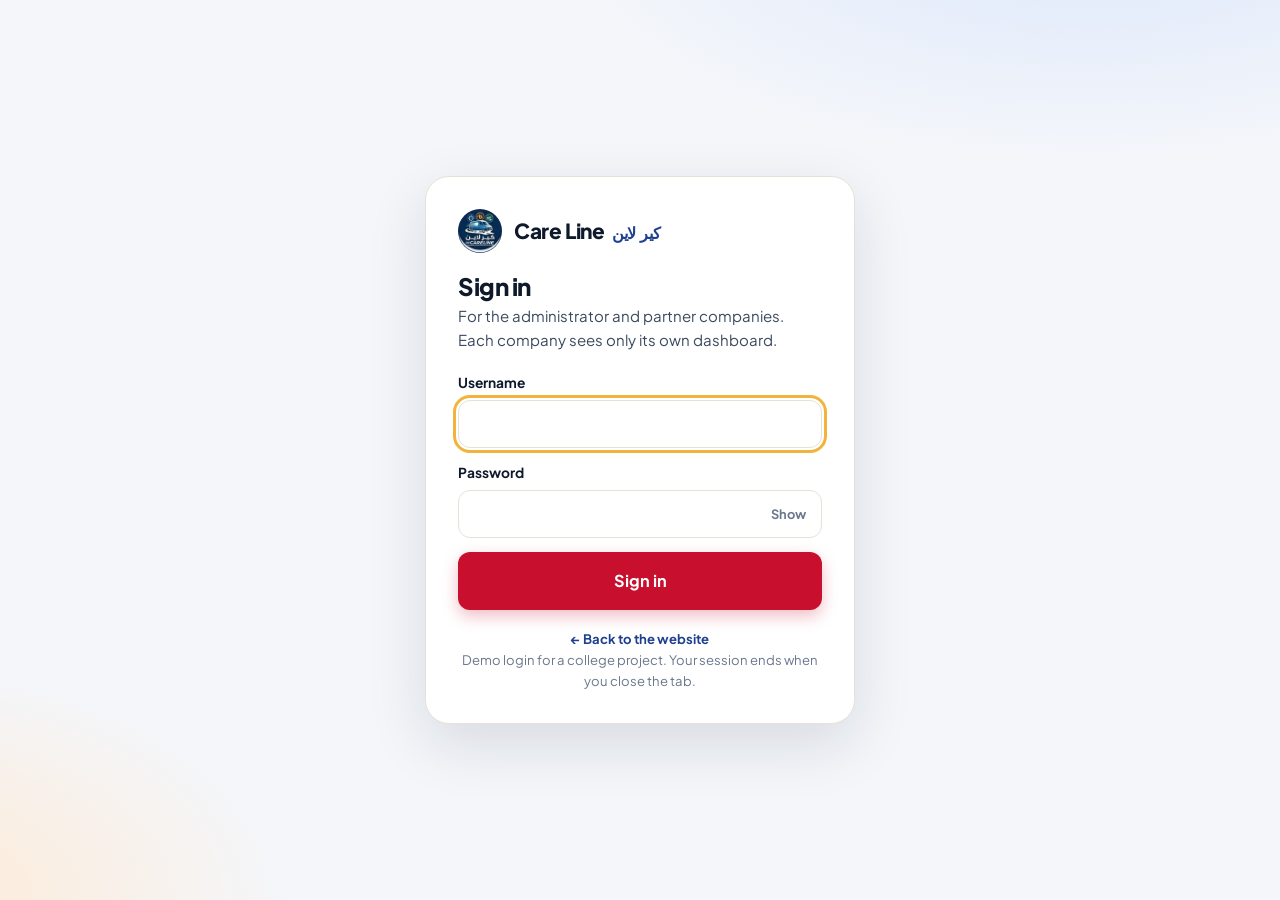
==== admin.html @ 35447535 "Add files via upload" ====
<!doctype html>
<html lang="en" dir="ltr">
<head>
  <meta charset="utf-8">
  <meta name="viewport" content="width=device-width, initial-scale=1">
  <title>Admin dashboard | Care Line</title>
  <meta name="robots" content="noindex, nofollow">
  <style id="gate">html{visibility:hidden}</style>
  <link rel="icon" href="favicon.png" type="image/png">
  <link rel="preconnect" href="https://fonts.googleapis.com">
  <link rel="preconnect" href="https://fonts.gstatic.com" crossorigin>
  <link href="https://fonts.googleapis.com/css2?family=Plus+Jakarta+Sans:wght@400;500;600;700;800&display=swap" rel="stylesheet">
  <link rel="stylesheet" href="css/styles.css">
  <link rel="stylesheet" href="css/dash.css">
  <script src="js/accounts.js"></script>
  <script src="js/auth.js"></script>
  <script>Auth.require('admin');</script>
</head>
<body class="dash">

<header class="dh">
  <div class="wrap">
    <img class="logo-img" src="img/logo-badge.png" width="40" height="40" alt="Care Line logo">
    <h1>Admin dashboard<small>Care Line control centre</small></h1>
    <span class="sp"></span>
    <span class="chip-u" id="who">admin</span>
    <a class="btn btn-ghost btn-sm" href="index.html" target="_blank" rel="noopener">View website</a>
    <button class="btn btn-dark btn-sm" id="logout" type="button">Log out</button>
  </div>
</header>

<nav class="tabs-d" aria-label="Dashboard sections">
  <div class="wrap" id="tabs">
    <button type="button" data-tab="overview" class="on">Overview</button>
    <button type="button" data-tab="companies">Companies</button>
    <button type="button" data-tab="orders">Customers &amp; orders</button>
    <button type="button" data-tab="seo">SEO text</button>
    <button type="button" data-tab="accounts">Accounts</button>
  </div>
</nav>

<main class="wrap dmain">

  <!-- OVERVIEW -->
  <section class="tabpanel" id="tab-overview">
    <div class="panel">
      <div class="filters-d">
        <label class="note-s" for="period"><b>Period</b></label>
        <select id="period"><option value="7">Last 7 days</option><option value="30" selected>Last 30 days</option><option value="90">Last 90 days</option></select>
        <label class="check"><input type="checkbox" id="useSample" checked><span>Include sample history</span></label>
        <span class="note-s" id="sampleNote"></span>
      </div>
    </div>
    <div class="kpis" id="kpis"></div>
    <div id="mainChart"></div>
    <div class="g2">
      <div id="topCompanies"></div>
      <div id="topServices"></div>
    </div>
  </section>

  <!-- COMPANIES -->
  <section class="tabpanel" id="tab-companies" hidden>
    <div class="panel">
      <h2>All companies</h2>
      <p class="sub">Every partner company with its activity for the selected period. Click a row for the full details.</p>
      <div class="filters-d" style="margin-bottom:14px">
        <input type="search" id="coSearch" placeholder="Search company or governorate…" autocomplete="off">
        <select id="coPeriod"><option value="7">Last 7 days</option><option value="30" selected>Last 30 days</option><option value="90">Last 90 days</option></select>
        <button class="btn btn-ghost btn-sm" id="coCsv" type="button">Export CSV</button>
      </div>
      <div id="coTable"></div>
    </div>
  </section>

  <!-- ORDERS -->
  <section class="tabpanel" id="tab-orders" hidden>
    <div class="panel">
      <h2>Customers &amp; orders</h2>
      <p class="sub">Customers who sent an order through the UTAS students &amp; staff form. Orders made on this browser appear as live rows; the rest is sample data.</p>
      <div class="filters-d" style="margin-bottom:14px">
        <input type="search" id="orSearch" placeholder="Search customer or phone…" autocomplete="off">
        <select id="orCompany"></select>
        <select id="orPeriod"><option value="7">Last 7 days</option><option value="30" selected>Last 30 days</option><option value="90">Last 90 days</option></select>
        <button class="btn btn-ghost btn-sm" id="orCsv" type="button">Export CSV</button>
      </div>
      <div id="orTable"></div>
    </div>
  </section>

  <!-- SEO -->
  <section class="tabpanel" id="tab-seo" hidden>
    <div class="seo-grid">
      <div class="panel">
        <h2>SEO text editor</h2>
        <p class="sub">Write the words that search engines and social media show for the website. Type here, press <b>Save &amp; apply</b>, then open the website to see it.</p>

        <div class="fld-d"><label for="sTitle"><span>Page title <small class="hint">(shown as the blue link on Google and in the browser tab)</small></span><span class="cnt" id="cTitle"></span></label>
          <input type="text" id="sTitle" maxlength="120" autocomplete="off"></div>
        <div class="fld-d"><label for="sDesc"><span>Meta description <small class="hint">(the grey text under the link)</small></span><span class="cnt" id="cDesc"></span></label>
          <textarea id="sDesc" maxlength="320"></textarea></div>
        <div class="fld-d"><label for="sKeys"><span>Keywords <small class="hint">(comma separated)</small></span></label>
          <textarea id="sKeys" style="min-height:70px"></textarea></div>
        <div class="fld-d"><label for="sOgTitle"><span>Share title <small class="hint">(WhatsApp / Facebook card)</small></span><span class="cnt" id="cOgT"></span></label>
          <input type="text" id="sOgTitle" maxlength="120" autocomplete="off"></div>
        <div class="fld-d"><label for="sOgDesc"><span>Share description</span><span class="cnt" id="cOgD"></span></label>
          <textarea id="sOgDesc" maxlength="300" style="min-height:70px"></textarea></div>

        <div class="row-d">
          <button class="btn btn-primary" id="seoSave" type="button">Save &amp; apply</button>
          <button class="btn btn-ghost" id="seoDl" type="button">Download updated index.html</button>
          <button class="btn btn-ghost btn-sm" id="seoReset" type="button">Reset to website text</button>
          <a class="btn btn-ghost btn-sm" href="index.html" target="_blank" rel="noopener">Open website</a>
        </div>
        <p class="okmsg" id="seoMsg" hidden style="margin-top:14px"></p>
        <p class="warnmsg" style="margin-top:14px"><b>Important:</b> <b>Save &amp; apply</b> shows the new text on this browser right away, which is perfect for a demonstration. To change what Google and other visitors see, press <b>Download updated index.html</b> and upload that file to GitHub. (A static website cannot change itself on the server.)</p>
        <p class="note-s" style="margin-top:12px">More tools (audit score, sitemap, robots.txt): <a href="seo-admin.html" style="color:var(--utas);font-weight:700">Advanced SEO tools →</a></p>
      </div>

      <div style="display:grid;gap:20px">
        <div class="panel">
          <h2>Google preview</h2>
          <p class="sub">How your text can look in search results.</p>
          <div class="serp" id="serp"></div>
        </div>
        <div class="panel">
          <h2>Tags on the website now</h2>
          <p class="sub">Read from <code>index.html</code>, with your saved text applied.</p>
          <div class="taglist" id="liveTags"></div>
        </div>
      </div>
    </div>
  </section>

  <!-- ACCOUNTS -->
  <section class="tabpanel" id="tab-accounts" hidden>
    <div class="panel">
      <h2>Accounts</h2>
      <p class="sub">The administrator and one login for each company. Passwords are never shown here (only stored as hashes).</p>
      <div id="acTable"></div>
    </div>
    <div class="panel">
      <h2>Change a password</h2>
      <p class="sub">Pick an account and type a new password. The tool prints a line to paste into <code>js/accounts.js</code>, replacing that account's old line.</p>
      <div class="filters-d" style="margin-bottom:12px">
        <select id="pwUser"></select>
        <div class="pw" style="min-width:240px"><input type="password" id="pwNew" placeholder="New password (8+ characters)" autocomplete="new-password" style="width:100%;padding:11px 12px;border:1.5px solid var(--line);border-radius:12px;font:inherit"></div>
        <button class="btn btn-dark btn-sm" id="pwGo" type="button">Create line</button>
      </div>
      <pre class="code" id="pwOut" hidden></pre>
      <button class="btn btn-ghost btn-sm" id="pwCopy" type="button" hidden style="margin-top:10px">Copy</button>
    </div>
    <div class="panel">
      <h2>Clear live data</h2>
      <p class="sub">Deletes the visits, clicks and orders recorded on this browser (sample history stays).</p>
      <button class="btn btn-ghost btn-sm" id="clearLive" type="button">Clear live data on this browser</button>
    </div>
  </section>
</main>

<div class="modal" id="dModal" hidden>
  <div class="sheet wide" role="dialog" aria-modal="true" aria-labelledby="dTitle">
    <button class="x" id="dClose" type="button" aria-label="Close">×</button>
    <div id="dBody"></div>
  </div>
</div>

<script src="js/data.js"></script>
<script src="js/track.js"></script>
<script src="js/dash.js"></script>
<script src="js/admin.js"></script>
</body>
</html>
---- css/styles.css ----
:root{
  --ink:#0E1A2B; --ink2:#3B4A60; --muted:#6B778C; --line:#E7E2D8;
  --bg:#FFFFFF; --alt:#FAF7F1; --brand:#C8102E; --brand-d:#A30D26;
  --green:#1F8A5B; --wa:#25D366; --wa-d:#1DA851;
  --radius:18px; --shadow:0 1px 2px rgba(14,26,43,.05),0 8px 24px rgba(14,26,43,.07);
  --font:'Plus Jakarta Sans','Cairo',system-ui,-apple-system,'Segoe UI',sans-serif;
}
html[lang="ar"]{--font:'Cairo','Plus Jakarta Sans',system-ui,sans-serif}
*{box-sizing:border-box;margin:0}
html{scroll-behavior:smooth;scroll-padding-top:80px}
body{font-family:var(--font);color:var(--ink);background:var(--bg);line-height:1.6;-webkit-font-smoothing:antialiased}
img,svg{display:block;max-width:100%}
a{color:inherit;text-decoration:none}
button,input,select{font:inherit;color:inherit}
.wrap{width:min(1160px,100% - 32px);margin-inline:auto}
[hidden]{display:none!important}
[dir="rtl"] .arrow{display:inline-block;transform:scaleX(-1)}

/* buttons */
.btn{display:inline-flex;align-items:center;justify-content:center;gap:8px;padding:11px 18px;border-radius:12px;border:1.5px solid transparent;font-weight:700;font-size:.95rem;cursor:pointer;transition:transform .15s,background .15s,box-shadow .15s}
.btn:hover{transform:translateY(-1px)}
.btn:focus-visible,select:focus-visible,input:focus-visible,.card:focus-visible{outline:3px solid #F2B33D;outline-offset:2px}
.btn-primary{background:var(--brand);color:#fff;box-shadow:0 6px 16px rgba(200,16,46,.28)}
.btn-primary:hover{background:var(--brand-d)}
.btn-wa{background:var(--wa);color:#073B1C}
.btn-wa:hover{background:var(--wa-d);color:#fff}
.btn-call{background:var(--ink);color:#fff}
.btn-call:hover{background:#1d2e47}
.btn-ghost{background:transparent;border-color:var(--line);color:var(--ink)}
.btn-ghost:hover{background:var(--alt)}
.btn-dark{background:var(--ink);color:#fff}
.btn-lg{padding:15px 26px;font-size:1.02rem}
.ico{width:18px;height:18px;flex:none}

/* header */
.header{position:sticky;top:0;z-index:50;background:rgba(255,255,255,.88);backdrop-filter:saturate(1.4) blur(12px);border-bottom:1px solid var(--line)}
.header-in{display:flex;align-items:center;gap:24px;height:68px}
.logo{display:flex;align-items:center;gap:10px}
.logo-text{font-weight:800;font-size:1.3rem;letter-spacing:-.02em;display:flex;align-items:baseline;gap:8px}
.logo-text small{font-family:'Cairo',sans-serif;font-size:1rem;color:var(--brand);font-weight:700}
.logo-text.light{color:#fff}
.nav{display:flex;gap:6px;margin-inline-start:auto}
.nav a{padding:8px 14px;border-radius:10px;font-weight:600;color:var(--ink2);font-size:.95rem}
.nav a:hover{background:var(--alt);color:var(--ink)}
.header-actions{display:flex;gap:8px;align-items:center}
.burger{display:none;width:42px;height:42px;border:1.5px solid var(--line);border-radius:12px;background:#fff;cursor:pointer;flex-direction:column;align-items:center;justify-content:center;gap:4px}
.burger span{width:18px;height:2px;background:var(--ink);border-radius:2px}

/* hero */
.hero{background:radial-gradient(900px 420px at 85% -10%,#FFE9E4 0,transparent 60%),radial-gradient(700px 400px at -10% 20%,#E3F4EC 0,transparent 60%),var(--alt);padding:56px 0 0;overflow:hidden}
.hero-grid{display:grid;grid-template-columns:1.05fr .95fr;gap:32px;align-items:center}
.badge{display:inline-flex;align-items:center;gap:8px;background:#fff;border:1px solid var(--line);padding:6px 14px;border-radius:99px;font-size:.85rem;font-weight:600;color:var(--ink2)}
.dot{width:8px;height:8px;border-radius:50%;background:var(--green);box-shadow:0 0 0 4px rgba(31,138,91,.18)}
h1{font-size:clamp(2.1rem,4.6vw,3.5rem);line-height:1.1;letter-spacing:-.03em;font-weight:800;margin:18px 0 16px}
html[lang="ar"] h1{line-height:1.3;letter-spacing:0}
h1 em{font-style:normal;color:var(--brand)}
.lead{font-size:1.1rem;color:var(--ink2);max-width:52ch}
.search{display:grid;grid-template-columns:1fr 1fr auto;gap:10px;align-items:end;background:#fff;border:1px solid var(--line);padding:14px;border-radius:var(--radius);box-shadow:var(--shadow);margin-top:28px}
.search label{display:grid;gap:4px;font-size:.78rem;font-weight:700;color:var(--muted);text-transform:uppercase;letter-spacing:.04em}
html[lang="ar"] .search label{text-transform:none;letter-spacing:0}
select,input[type=search]{width:100%;padding:11px 12px;border:1.5px solid var(--line);border-radius:12px;background:#fff;font-weight:500;font-size:.95rem;color:var(--ink)}
.search .btn{height:46px}
.hero-art{position:relative;min-height:300px}
.art-bg{position:absolute;inset:6% 4% 8%;background:linear-gradient(135deg,#fff 0,#FDE7E3 100%);border-radius:36px;transform:rotate(-3deg);border:1px solid var(--line)}
.car{position:relative;width:100%;filter:drop-shadow(0 20px 20px rgba(14,26,43,.12));animation:float 5s ease-in-out infinite}
@keyframes float{50%{transform:translateY(-8px)}}
.chip{position:absolute;display:flex;gap:8px;align-items:center;background:#fff;border:1px solid var(--line);box-shadow:var(--shadow);padding:8px 14px;border-radius:14px;font-size:.85rem}
.chip span{color:var(--muted)}
.chip-a{top:6%;inset-inline-start:2%}
.chip-b{bottom:10%;inset-inline-end:2%}
.stats{display:grid;grid-template-columns:repeat(4,1fr);gap:12px;margin-top:44px;padding:22px 0 26px;border-top:1px solid var(--line)}
.stats div{text-align:center}
.stats b{display:block;font-size:1.8rem;font-weight:800;letter-spacing:-.02em}
.stats span{font-size:.88rem;color:var(--muted);font-weight:500}

/* sections */
.section{padding:72px 0}
.section.alt{background:var(--alt);border-block:1px solid var(--line)}
.sec-head{margin-bottom:32px;max-width:640px}
.sec-head h2{font-size:clamp(1.6rem,3vw,2.2rem);letter-spacing:-.02em;line-height:1.2;font-weight:800}
.sec-head p{color:var(--muted);margin-top:8px}

/* services */
.services{display:grid;grid-template-columns:repeat(4,1fr);gap:14px}
.svc{display:flex;flex-direction:column;gap:6px;text-align:start;background:#fff;border:1.5px solid var(--line);border-radius:var(--radius);padding:20px;cursor:pointer;transition:.18s}
.svc:hover{transform:translateY(-3px);box-shadow:var(--shadow);border-color:var(--brand)}
.svc .e{font-size:1.9rem;width:54px;height:54px;border-radius:14px;background:var(--alt);display:grid;place-items:center;margin-bottom:6px}
.svc b{font-size:1.02rem}
.svc span{color:var(--muted);font-size:.88rem;line-height:1.45}

/* filters */
.filters{display:grid;grid-template-columns:1.4fr 1fr 1fr 1fr auto;gap:10px;align-items:center;background:#fff;border:1px solid var(--line);padding:12px;border-radius:var(--radius);box-shadow:var(--shadow)}
.check{display:flex;gap:8px;align-items:center;padding:0 8px;font-weight:600;font-size:.92rem;cursor:pointer;white-space:nowrap}
.check input{width:18px;height:18px;accent-color:var(--green)}
.count{margin:18px 4px 14px;color:var(--muted);font-weight:600;font-size:.92rem}

/* cards */
.grid{display:grid;grid-template-columns:repeat(3,1fr);gap:18px}
.card{display:flex;flex-direction:column;gap:14px;background:#fff;border:1px solid var(--line);border-radius:var(--radius);padding:20px;box-shadow:var(--shadow);transition:.18s}
.card:hover{transform:translateY(-3px);box-shadow:0 12px 32px rgba(14,26,43,.12)}
.card-top{display:flex;gap:14px;align-items:center}
.avatar{width:52px;height:52px;border-radius:15px;display:grid;place-items:center;color:#fff;font-weight:800;font-size:1.05rem;flex:none}
.card h3{font-size:1.05rem;line-height:1.3}
.meta{display:flex;flex-wrap:wrap;align-items:center;gap:4px 10px;font-size:.84rem;color:var(--muted);margin-top:2px}
.rate{color:var(--ink);font-weight:700}
.rate i{color:#F2B33D;font-style:normal}
.pill{display:inline-flex;align-items:center;gap:6px;font-size:.78rem;font-weight:700;padding:3px 10px;border-radius:99px}
.pill.on{background:#E3F4EC;color:#14693F}
.pill.off{background:#F1F2F4;color:#667085}
.pill::before{content:"";width:6px;height:6px;border-radius:50%;background:currentColor}
.tags{display:flex;flex-wrap:wrap;gap:6px}
.tag{font-size:.8rem;background:var(--alt);border:1px solid var(--line);padding:3px 10px;border-radius:99px;color:var(--ink2);font-weight:500}
.tag.hit{background:#FDECEE;border-color:#F6C4CB;color:var(--brand-d);font-weight:700}
.serves{font-size:.86rem;color:var(--muted)}
.price{display:flex;align-items:baseline;justify-content:space-between;border-top:1px dashed var(--line);padding-top:12px;margin-top:auto}
.price small{color:var(--muted);font-size:.8rem}
.price b{font-size:1.25rem;font-weight:800;letter-spacing:-.01em}
.price b small{font-weight:600}
.link{background:none;border:0;color:var(--brand);font-weight:700;cursor:pointer;font-size:.88rem;padding:0}
.link:hover{text-decoration:underline}
.actions{display:grid;grid-template-columns:1fr 1fr;gap:10px}

.empty{text-align:center;padding:56px 16px;background:#fff;border:1px dashed var(--line);border-radius:var(--radius)}
.empty-ico{font-size:2.4rem}
.empty h3{margin:8px 0 4px}
.empty p{color:var(--muted);margin-bottom:16px}

/* steps */
.steps{display:grid;grid-template-columns:repeat(3,1fr);gap:18px}
.step{padding:24px;border:1px solid var(--line);border-radius:var(--radius);background:#fff}
.num{display:grid;place-items:center;width:40px;height:40px;border-radius:12px;background:var(--brand);color:#fff;font-weight:800;margin-bottom:14px}
.step h3{margin-bottom:4px}
.step p{color:var(--muted)}

/* join */
.join{display:flex;align-items:center;justify-content:space-between;gap:24px;flex-wrap:wrap;background:linear-gradient(135deg,var(--ink),#1B2E4A);color:#fff;border-radius:28px;padding:40px}
.join h2{font-size:clamp(1.4rem,2.6vw,2rem);letter-spacing:-.02em;line-height:1.25;max-width:22ch}
.join p{color:#C5CFDF;margin-top:8px;max-width:48ch}

/* footer */
.footer{background:var(--ink);color:#C5CFDF;padding:36px 0}
.footer-in{display:grid;gap:8px}

/* modal */
.modal{position:fixed;inset:0;z-index:100;background:rgba(14,26,43,.55);backdrop-filter:blur(3px);display:grid;place-items:center;padding:16px;overflow-y:auto}
.sheet{position:relative;width:min(520px,100%);background:#fff;border-radius:24px;padding:26px;box-shadow:0 30px 80px rgba(0,0,0,.3);animation:pop .18s ease-out}
@keyframes pop{from{opacity:0;transform:translateY(12px) scale(.98)}}
.x{position:absolute;top:14px;inset-inline-end:14px;width:36px;height:36px;border-radius:50%;border:0;background:var(--alt);font-size:1.4rem;line-height:1;cursor:pointer}
.x:hover{background:var(--line)}
.m-desc{color:var(--ink2);margin:14px 0}
.m-h{font-size:.8rem;font-weight:800;text-transform:uppercase;letter-spacing:.05em;color:var(--muted);margin:16px 0 8px}
html[lang="ar"] .m-h{text-transform:none;letter-spacing:0}
.plist{display:grid;gap:8px}
.prow{display:flex;align-items:center;gap:10px;padding:10px 12px;border:1px solid var(--line);border-radius:14px}
.prow .n{flex:1;font-weight:600}
.prow .p{font-weight:800}
.prow .p small{font-weight:600;color:var(--muted)}
.btn-sm{padding:7px 12px;font-size:.84rem;border-radius:10px}
.m-actions{display:grid;grid-template-columns:1fr 1fr;gap:10px;margin-top:18px}

/* responsive */
@media (max-width:960px){
  .hero-grid{grid-template-columns:1fr}
  .hero-art{max-width:520px;margin-inline:auto;width:100%;min-height:0}
  .services{grid-template-columns:repeat(2,1fr)}
  .grid{grid-template-columns:repeat(2,1fr)}
  .filters{grid-template-columns:1fr 1fr}
  .filters input[type=search]{grid-column:1/-1}
  .check{grid-column:1/-1}
}
@media (max-width:760px){
  .header-actions{margin-inline-start:auto}
  .burger{display:flex}
  .nav{position:absolute;inset-inline:0;top:68px;flex-direction:column;background:#fff;border-bottom:1px solid var(--line);padding:10px 16px 16px;display:none;margin:0}
  .nav.open{display:flex}
  .nav a{padding:12px}
  .search{grid-template-columns:1fr}
  .stats{grid-template-columns:repeat(2,1fr)}
  .steps{grid-template-columns:1fr}
  .section{padding:52px 0}
  .join{padding:28px}
}
@media (max-width:480px){
  .header-in{gap:12px}
  .logo-text{font-size:1rem}
  .logo-text small{display:none}
  .logo svg{width:32px;height:32px}
  .header-actions .btn{padding:8px 12px}
}
@media (max-width:600px){
  .grid,.services{grid-template-columns:1fr}
  .filters{grid-template-columns:1fr}
}
@media (prefers-reduced-motion:reduce){*{animation:none!important;transition:none!important;scroll-behavior:auto!important}}

/* ---------- UTAS students & staff ---------- */
:root{--utas:#1F3F8F;--utas-o:#F28A1E}
.nav .nav-utas{background:var(--utas);color:#fff}
.nav .nav-utas:hover{background:#17306E;color:#fff}
.utas-cta{display:flex;align-items:center;gap:14px;margin-top:14px;padding:12px 16px;background:#fff;border:1.5px solid #C9D6F2;border-inline-start:5px solid var(--utas-o);border-radius:var(--radius);box-shadow:var(--shadow);transition:.18s;max-width:520px}
.utas-cta:hover{transform:translateY(-2px);border-color:var(--utas)}
.utas-cta img{height:40px;width:auto;flex:none}
.utas-cta span{display:grid;line-height:1.3;flex:1}
.utas-cta b{font-size:.98rem;color:var(--utas)}
.utas-cta small{color:var(--muted);font-size:.84rem}
.utas-cta .arrow{font-style:normal;font-weight:800;color:var(--utas)}

.section.utas{background:linear-gradient(180deg,#EEF3FC 0,#fff 100%);border-bottom:1px solid var(--line)}
.utas-grid{display:grid;grid-template-columns:.9fr 1.1fr;gap:40px;align-items:start}
.utas-intro{position:sticky;top:92px}
.utas-logo{height:76px;width:auto;margin-bottom:18px}
.badge-utas{background:#FFF3E3;border-color:#F8D7AA;color:#9A4F00}
.utas-intro h2{font-size:clamp(1.6rem,3vw,2.3rem);letter-spacing:-.02em;line-height:1.2;font-weight:800;margin:14px 0 10px;color:var(--utas)}
.utas-intro .lead{font-size:1.02rem}
.utas-steps{list-style:none;padding:0;margin:24px 0 0;display:grid;gap:12px}
.utas-steps li{display:flex;align-items:center;gap:12px}
.utas-steps li span{width:32px;height:32px;border-radius:10px;background:var(--utas);color:#fff;display:grid;place-items:center;font-weight:800;flex:none}

.utas-form{display:grid;gap:16px;background:#fff;border:1px solid #D5DFF3;border-radius:24px;padding:26px;box-shadow:0 14px 40px rgba(31,63,143,.12)}
.utas-form fieldset{border:0;padding:0;margin:0;min-width:0}
.field{display:grid;gap:6px;min-width:0}
.field>span,.field>legend,.field .lbl,.seg legend{font-size:.8rem;font-weight:700;color:var(--ink2);padding:0}
.utas-form input[type=text],.utas-form input[type=tel],.utas-form input[type=date]{width:100%;padding:11px 12px;border:1.5px solid var(--line);border-radius:12px;background:#fff;font-size:.95rem;font-weight:500}
.f-row{display:grid;grid-template-columns:1fr 1fr;gap:12px}
.seg{display:flex;flex-wrap:wrap;gap:10px;align-items:center}
.seg legend{float:none;width:100%;margin-bottom:6px}
.seg label{flex:1;position:relative}
.seg input{position:absolute;opacity:0;inset:0;cursor:pointer}
.seg span{display:block;text-align:center;padding:11px;border:1.5px solid var(--line);border-radius:12px;font-weight:700;transition:.15s}
.seg input:checked+span{background:var(--utas);border-color:var(--utas);color:#fff}
.seg input:focus-visible+span{outline:3px solid #F2B33D;outline-offset:2px}
.chips{display:flex;flex-wrap:wrap;gap:8px}
.chips label{position:relative}
.chips input{position:absolute;opacity:0;inset:0;cursor:pointer}
.chips span{display:inline-flex;gap:6px;align-items:center;padding:8px 12px;border:1.5px solid var(--line);border-radius:99px;font-weight:600;font-size:.88rem;background:#fff;transition:.15s}
.chips label:hover span{border-color:var(--utas)}
.chips input:checked+span{background:#EAF0FD;border-color:var(--utas);color:var(--utas)}
.chips input:focus-visible+span{outline:3px solid #F2B33D;outline-offset:2px}

.co-list{display:grid;gap:10px}
.co-note{padding:14px;border:1.5px dashed var(--line);border-radius:14px;color:var(--muted);font-size:.9rem;text-align:center}
.co{display:flex;align-items:center;gap:12px;padding:12px;border:1.5px solid var(--line);border-radius:14px;cursor:pointer;position:relative;transition:.15s}
.co:hover{border-color:var(--utas)}
.co input{position:absolute;opacity:0}
.co:has(input:checked){border-color:var(--utas);background:#F3F7FE;box-shadow:0 0 0 3px rgba(31,63,143,.12)}
.co:has(input:focus-visible){outline:3px solid #F2B33D;outline-offset:2px}
.co .avatar{width:42px;height:42px;border-radius:12px;font-size:.9rem}
.co .info{flex:1;min-width:0}
.co .info b{display:block;font-size:.95rem;line-height:1.3}
.co .info small{color:var(--muted);font-size:.8rem}
.co .cp{font-weight:800;white-space:nowrap}
.co .cp small{font-weight:600;color:var(--muted)}
.co .tick{width:22px;height:22px;border-radius:50%;border:2px solid var(--line);flex:none;display:grid;place-items:center;color:#fff;font-size:.8rem}
.co:has(input:checked) .tick{background:var(--utas);border-color:var(--utas)}
.u-total{display:flex;justify-content:space-between;align-items:center;padding:14px 16px;background:#FFF7EA;border:1px solid #F8D7AA;border-radius:14px}
.u-total b{font-size:1.3rem;font-weight:800;color:#9A4F00}
.u-err{padding:10px 14px;border-radius:12px;background:#FDECEE;color:var(--brand-d);font-weight:600;font-size:.9rem}
.utas-form .btn-lg{width:100%}
.utas-form input.bad,.utas-form select.bad{border-color:var(--brand)}

@media (max-width:960px){
  .utas-grid{grid-template-columns:1fr;gap:28px}
  .utas-intro{position:static}
}
@media (max-width:600px){
  .f-row{grid-template-columns:1fr}
  .utas-form{padding:18px}
  .utas-logo{height:62px}
}
.u-err.ok{background:#E3F4EC;color:#14693F}

/* header: keep everything on one line, collapse to the menu button earlier */
.nav a,.logo-text{white-space:nowrap}
@media (max-width:1180px){.logo-text small{display:none}}
@media (max-width:1120px){
  .header-actions{margin-inline-start:auto}
  .burger{display:flex}
  .nav{position:absolute;inset-inline:0;top:68px;flex-direction:column;background:#fff;border-bottom:1px solid var(--line);padding:10px 16px 16px;display:none;margin:0;gap:4px}
  .nav.open{display:flex}
  .nav a{padding:12px}
}

/* UTAS partner company */
.avatar.logo-av{background:#fff;border:1px solid var(--line);padding:4px}
.avatar.logo-av img{width:100%;height:100%;object-fit:contain}
.pills{display:flex;flex-wrap:wrap;gap:6px}
.pill.utas-pill{background:#EAF0FD;color:var(--utas)}
.pill.utas-pill::before{background:var(--utas-o)}
.co .info .pill{margin:2px 0 2px 0}
.co:has(.utas-pill){border-color:#C9D6F2}

/* ---------- Care Line brand + social ---------- */
.logo-img{width:44px;height:44px;border-radius:50%;flex:none;display:block;background:#1B2D5B}
.logo{gap:10px}
.logo-text small{color:var(--utas)}
.logo-text.light small{color:#8FB2FF}

.soc-list{list-style:none;padding:0;margin:0 0 28px;display:flex;flex-wrap:wrap;gap:12px}
.soc{display:flex;align-items:center;gap:12px;padding:8px 20px 8px 8px;background:#fff;border:1.5px solid var(--line);border-radius:99px;transition:.18s}
.soc:hover{transform:translateY(-2px);box-shadow:var(--shadow);border-color:var(--ink)}
.soc-ico{width:44px;height:44px;border-radius:50%;display:grid;place-items:center;color:#fff;flex:none}
.soc-ico svg,.fs svg,.soc-mini svg{width:22px;height:22px;fill:currentColor}
.soc-ig .soc-ico,.soc-mini.soc-ig,.fs-ig{background:linear-gradient(45deg,#F9A825 0%,#EE2A7B 50%,#6228D7 100%)}
.soc-tt .soc-ico,.soc-mini.soc-tt,.fs-tt{background:#000}
.soc-fb .soc-ico,.soc-mini.soc-fb,.fs-fb{background:#1877F2}
.soc-txt{display:grid;line-height:1.25}
.soc-txt b{font-size:.98rem}
.soc-txt small{color:var(--muted);font-size:.8rem;direction:ltr;text-align:start}

.posts{display:grid;grid-template-columns:repeat(4,1fr);gap:16px}
.post{background:#fff;border:1px solid var(--line);border-radius:var(--radius);overflow:hidden;box-shadow:var(--shadow);transition:.18s}
.post:hover{transform:translateY(-3px);box-shadow:0 12px 32px rgba(14,26,43,.12)}
.post-btn{display:block;width:100%;padding:0;border:0;background:none;text-align:start;cursor:pointer}
.post-btn:focus-visible{outline:3px solid #F2B33D;outline-offset:-3px}
.post-btn img{width:100%;height:auto;aspect-ratio:1/1;object-fit:cover;background:var(--alt)}
.post-meta{display:grid;gap:4px;padding:14px 16px 16px}
.post-meta b{font-size:.98rem;line-height:1.3}
.post-meta small{color:var(--muted);font-size:.86rem;line-height:1.45;display:-webkit-box;-webkit-line-clamp:3;-webkit-box-orient:vertical;overflow:hidden}

.post-big{width:100%;height:auto;aspect-ratio:1/1;object-fit:cover;border-radius:16px;margin-bottom:14px;background:var(--alt)}
.post-h{font-size:1.15rem;line-height:1.3}
.soc-mini-row{display:flex;flex-wrap:wrap;gap:8px;margin-top:14px}
.soc-mini{display:inline-flex;align-items:center;gap:8px;padding:9px 14px;border-radius:99px;color:#fff;font-weight:700;font-size:.88rem}
.soc-mini svg{width:18px;height:18px}
.soc-mini:hover{filter:brightness(1.1)}

.footer-in{display:flex;flex-wrap:wrap;gap:20px;align-items:center;justify-content:space-between}
.foot-brand{display:flex;align-items:center;gap:14px}
.foot-brand .logo-img{width:48px;height:48px}
.foot-brand p{font-size:.9rem;margin-top:2px}
.foot-social{display:flex;align-items:center;gap:14px;font-weight:600}
.foot-social ul{list-style:none;padding:0;margin:0;display:flex;gap:10px}
.fs{width:42px;height:42px;border-radius:50%;display:grid;place-items:center;color:#fff;transition:.18s}
.fs:hover{transform:translateY(-2px);box-shadow:0 0 0 3px rgba(255,255,255,.25)}

@media (max-width:960px){.posts{grid-template-columns:repeat(2,1fr)}}
@media (max-width:520px){.posts{grid-template-columns:1fr}.soc{width:100%}.soc-list li{flex:1 1 100%}}
.foot-seo{flex-basis:100%;font-size:.8rem;color:#8E9BB0;text-decoration:underline;text-underline-offset:3px}
.foot-seo:hover{color:#fff}
.join-login{margin-top:10px;font-size:.9rem}
.join-login a{color:#C5CFDF;text-decoration:underline;text-underline-offset:3px}
.join-login a:hover{color:#fff}
---- css/dash.css ----
/* Shared styles for login.html, admin.html and portal.html (loaded after styles.css) */
:root{--surface:#fcfcfb;--ok:#006300;--bad:#B3261E}
body.dash{background:#F4F6FA;min-height:100vh}
.dh{background:#fff;border-bottom:1px solid var(--line);position:sticky;top:0;z-index:30}
.dh .wrap{display:flex;align-items:center;gap:12px;min-height:64px;flex-wrap:wrap;padding-block:8px}
.dh h1{font-size:1.05rem;letter-spacing:-.01em;line-height:1.2}
.dh h1 small{display:block;color:var(--muted);font-weight:600;font-size:.78rem}
.dh .sp{flex:1}
.chip-u{display:inline-flex;align-items:center;gap:8px;background:#EAF0FD;color:var(--utas);font-weight:700;font-size:.85rem;padding:6px 12px;border-radius:99px}
.tabs-d{background:#fff;border-bottom:1px solid var(--line);position:sticky;top:64px;z-index:20;overflow-x:auto}
.tabs-d .wrap{display:flex;gap:4px}
.tabs-d button{border:0;background:none;padding:14px 16px;font-weight:700;color:var(--ink2);cursor:pointer;border-bottom:3px solid transparent;white-space:nowrap;font-size:.92rem}
.tabs-d button:hover{color:var(--ink)}
.tabs-d button.on{color:var(--utas);border-bottom-color:var(--utas-o)}
.dmain{padding:24px 0 64px;display:grid;gap:20px}
.tabpanel{display:grid;gap:20px}
.tabpanel[hidden]{display:none}

.panel{background:var(--surface);border:1px solid var(--line);border-radius:var(--radius);padding:20px;box-shadow:var(--shadow)}
.panel h2{font-size:1.1rem;letter-spacing:-.01em;margin-bottom:4px}
.panel .sub,.chart .sub{color:var(--muted);font-size:.86rem;margin-bottom:0}
.panel>.sub{margin-bottom:14px}
.filters-d{display:flex;flex-wrap:wrap;gap:12px;align-items:center}
.filters-d select,.filters-d input[type=search]{width:auto;min-width:150px}
.filters-d .check{padding:0}
.note-s{font-size:.82rem;color:var(--muted)}
.note-s b{color:var(--ink2)}

.kpis{display:grid;grid-template-columns:repeat(auto-fit,minmax(170px,1fr));gap:12px}
.tile{background:var(--surface);border:1px solid var(--line);border-radius:16px;padding:16px;display:grid;gap:2px;align-content:start}
.tile .tl{font-size:.82rem;color:var(--ink2);font-weight:600}
.tile b{font-size:1.9rem;font-weight:800;letter-spacing:-.02em;line-height:1.15}
.tile .dl{font-size:.8rem;font-weight:700}
.tile .dl i{font-style:normal;font-weight:500;color:var(--muted)}
.dl.up{color:var(--ok)}.dl.down{color:var(--bad)}
.tile small{color:var(--muted);font-size:.78rem}

.g2{display:grid;grid-template-columns:repeat(2,minmax(0,1fr));gap:20px}
.chart{background:var(--surface);border:1px solid var(--line);border-radius:var(--radius);padding:18px;box-shadow:var(--shadow);min-width:0}
.chart-head{display:flex;justify-content:space-between;gap:12px;flex-wrap:wrap;margin-bottom:10px}
.chart h3{font-size:1rem;letter-spacing:-.01em}
.chart-tools{display:flex;align-items:center;gap:12px;flex-wrap:wrap}
.legend{display:flex;gap:14px;font-size:.82rem;color:var(--ink2);font-weight:600}
.legend span{display:inline-flex;align-items:center;gap:6px}
.legend i{width:14px;height:3px;border-radius:2px;display:inline-block}
.svgwrap{position:relative;outline:none}
.svgwrap svg{display:block;max-width:100%;height:auto}
.svgwrap:focus-visible{outline:3px solid #F2B33D;outline-offset:2px;border-radius:8px}
.tip{position:absolute;pointer-events:none;background:#0E1A2B;color:#fff;border-radius:10px;padding:8px 12px;font-size:.8rem;display:grid;gap:3px;box-shadow:0 8px 24px rgba(14,26,43,.25);z-index:5;min-width:140px}
.tip b{font-size:.78rem;color:#C5CFDF}
.tip span{display:flex;align-items:center;gap:7px}
.tip i{width:9px;height:9px;border-radius:50%;display:inline-block}
.tip strong{margin-inline-start:auto;padding-inline-start:12px}
.bars{list-style:none;padding:0;margin:6px 0 0;display:grid;gap:10px}
.bars li{display:grid;grid-template-columns:minmax(90px,38%) 1fr;gap:12px;align-items:center}
.bl{font-size:.88rem;font-weight:600;color:var(--ink2);overflow:hidden;text-overflow:ellipsis;white-space:nowrap}
.bl small{display:block;color:var(--muted);font-weight:500;font-size:.74rem}
.bt{display:flex;align-items:center;gap:8px;min-width:0}
.bb{height:14px;background:#2a78d6;border-radius:0 4px 4px 0;display:block;flex:none;max-width:calc(100% - 52px)}
[dir=rtl] .bb{border-radius:4px 0 0 4px}
.bt b{font-size:.85rem;color:var(--ink)}
.empty-note{color:var(--muted);padding:18px 4px;font-size:.9rem}

.tbl-scroll{overflow:auto;border:1px solid var(--line);border-radius:12px;background:#fff;max-height:560px}
table.dt{width:100%;border-collapse:collapse;font-size:.86rem}
table.dt th,table.dt td{padding:10px 12px;text-align:start;border-bottom:1px solid var(--line);white-space:nowrap}
table.dt th{position:sticky;top:0;background:#F7F8FB;color:var(--muted);font-size:.75rem;text-transform:uppercase;letter-spacing:.04em;z-index:1}
table.dt td.num,table.dt th.num{text-align:end;font-variant-numeric:tabular-nums}
table.dt tbody tr:hover{background:#F7F9FE}
table.dt .who{display:flex;align-items:center;gap:10px;font-weight:700}
table.dt .who .avatar{width:34px;height:34px;border-radius:10px;font-size:.75rem}
.tag-s{display:inline-block;font-size:.68rem;font-weight:700;background:#EEF0F4;color:var(--muted);padding:1px 7px;border-radius:99px;vertical-align:middle}
.tag-live{background:#E3F4EC;color:#14693F}

.fld-d{display:grid;gap:6px;margin-bottom:14px}
.fld-d label{font-weight:700;font-size:.86rem;display:flex;justify-content:space-between;gap:8px}
.fld-d input[type=text],.fld-d input[type=password],.fld-d textarea,.fld-d select{width:100%;padding:11px 12px;border:1.5px solid var(--line);border-radius:12px;font:inherit;font-size:.94rem;background:#fff}
.fld-d textarea{min-height:92px;resize:vertical;line-height:1.5}
.fld-d .hint{color:var(--muted);font-size:.8rem}
.cnt{font-weight:700;font-size:.78rem;color:var(--muted)}
.cnt.ok{color:var(--ok)}.cnt.bad{color:var(--bad)}
.row-d{display:flex;flex-wrap:wrap;gap:10px;align-items:center}
.seo-grid{display:grid;grid-template-columns:minmax(0,1.1fr) minmax(0,.9fr);gap:20px;align-items:start}
.serp{border:1px solid var(--line);border-radius:14px;padding:16px;background:#fff}
.serp .u{font-size:.82rem;color:#202124}
.serp .u small{color:#5f6368;display:block;font-size:.76rem}
.serp .t{color:#1a0dab;font-size:1.2rem;line-height:1.3;margin:6px 0 4px;font-family:Arial,sans-serif}
.serp .d{color:#4d5156;font-size:.88rem;line-height:1.5;font-family:Arial,sans-serif}
.taglist{display:grid;gap:8px;font-size:.84rem}
.taglist div{padding:8px 10px;background:#F7F8FB;border-radius:10px;overflow-wrap:anywhere}
.taglist b{display:block;font-size:.72rem;text-transform:uppercase;letter-spacing:.04em;color:var(--muted)}
.okmsg{padding:10px 14px;border-radius:12px;background:#E3F4EC;color:#14693F;font-weight:600;font-size:.88rem}
.warnmsg{padding:10px 14px;border-radius:12px;background:#FFF7EA;color:#7A4600;font-size:.86rem;border:1px solid #F8D7AA}
pre.code{background:#0E1A2B;color:#D6E2F5;border-radius:12px;padding:14px;overflow:auto;font-size:.78rem;line-height:1.5;white-space:pre-wrap;word-break:break-all;direction:ltr;text-align:left}

.sheet.wide{width:min(860px,100%)}
.dgrid{display:grid;grid-template-columns:1fr 1fr;gap:10px 24px;margin:14px 0}
.dgrid div{font-size:.9rem;overflow-wrap:anywhere}
.dgrid span{display:block;font-size:.72rem;font-weight:700;color:var(--muted);text-transform:uppercase;letter-spacing:.04em}
.mini-k{display:grid;grid-template-columns:repeat(auto-fit,minmax(110px,1fr));gap:8px;margin:14px 0}
.mini-k div{background:#F7F8FB;border-radius:12px;padding:10px 12px}
.mini-k b{display:block;font-size:1.3rem}
.mini-k span{font-size:.76rem;color:var(--muted)}

/* login page */
.login-wrap{min-height:100vh;display:grid;place-items:center;padding:24px;background:radial-gradient(900px 420px at 85% -10%,#DCE7FB 0,transparent 60%),radial-gradient(700px 400px at -10% 100%,#FFE9D2 0,transparent 60%),#F4F6FA}
.login-card{width:min(430px,100%);background:#fff;border:1px solid var(--line);border-radius:24px;padding:32px;box-shadow:0 20px 60px rgba(14,26,43,.12)}
.login-card .brand{display:flex;align-items:center;gap:12px;margin-bottom:20px}
.login-card h1{font-size:1.5rem;letter-spacing:-.02em;margin-bottom:4px}
.login-card .lead{font-size:.94rem;margin-bottom:20px}
.pw{position:relative}
.pw button{position:absolute;inset-inline-end:8px;top:50%;transform:translateY(-50%);border:0;background:none;color:var(--muted);font-weight:700;cursor:pointer;font-size:.8rem;padding:6px 8px}
.login-card .btn-lg{width:100%}
.login-err{background:#FDECEE;color:var(--brand-d);border-radius:12px;padding:10px 14px;font-size:.88rem;font-weight:600;margin-bottom:14px}
.login-foot{margin-top:18px;font-size:.82rem;color:var(--muted);text-align:center}
.login-foot a{color:var(--utas);font-weight:700}

@media (max-width:900px){.g2,.seo-grid{grid-template-columns:1fr}.dgrid{grid-template-columns:1fr}}
@media (max-width:560px){.bars li{grid-template-columns:1fr}.tile b{font-size:1.6rem}}
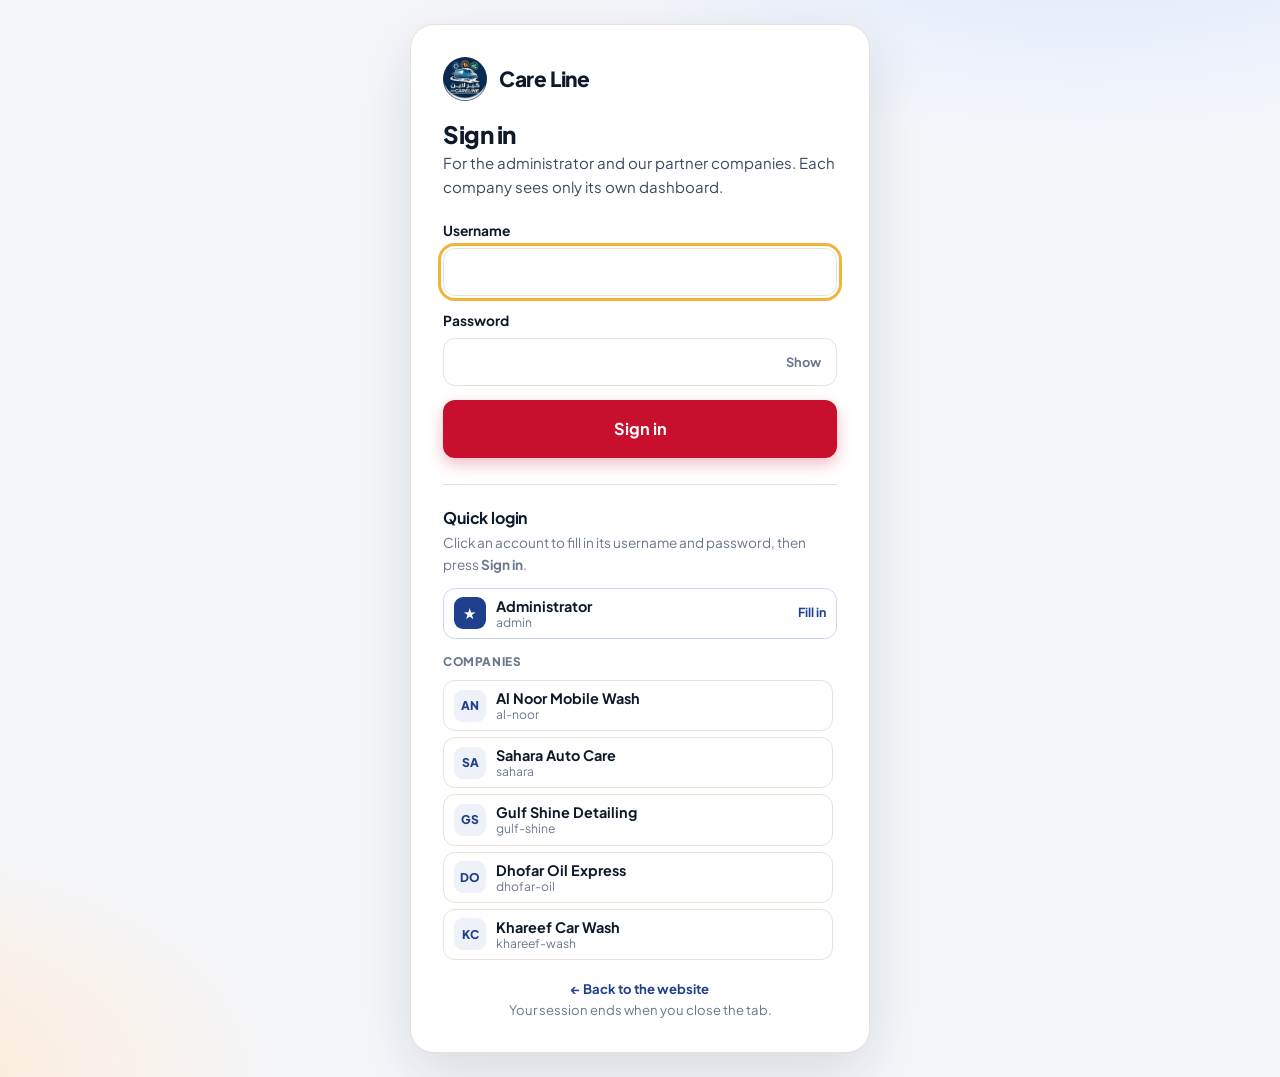
==== commit b58c04e5: "Add files via upload" ====
--- a/admin.html
+++ b/admin.html
@@ -32,10 +32,11 @@
 <nav class="tabs-d" aria-label="Dashboard sections">
   <div class="wrap" id="tabs">
     <button type="button" data-tab="overview" class="on">Overview</button>
+    <button type="button" data-tab="seo">Meta description &amp; SEO</button>
     <button type="button" data-tab="companies">Companies</button>
+    <button type="button" data-tab="add">+ Add company</button>
     <button type="button" data-tab="orders">Customers &amp; orders</button>
-    <button type="button" data-tab="seo">SEO text</button>
-    <button type="button" data-tab="accounts">Accounts</button>
+    <button type="button" data-tab="accounts">Usernames &amp; passwords</button>
   </div>
 </nav>
 
@@ -43,6 +44,22 @@
 
   <!-- OVERVIEW -->
   <section class="tabpanel" id="tab-overview">
+    <div class="panel meta-box">
+      <div class="meta-head">
+        <div>
+          <h2>Website meta description</h2>
+          <p class="sub">The text Google shows under the website name in search results. Type it here and press Save.</p>
+        </div>
+        <span class="cnt" id="qCnt"></span>
+      </div>
+      <textarea id="qDesc" class="meta-area" maxlength="320" aria-label="Meta description" placeholder="Type the meta description of the website here…"></textarea>
+      <div class="row-d" style="margin-top:12px">
+        <button class="btn btn-primary" id="qSave" type="button">Save meta description</button>
+        <a class="btn btn-ghost btn-sm" href="#seo" data-goto="seo">Title, keywords &amp; preview →</a>
+        <span class="okmsg" id="qMsg" hidden></span>
+      </div>
+    </div>
+
     <div class="panel">
       <div class="filters-d">
         <label class="note-s" for="period"><b>Period</b></label>
@@ -59,46 +76,17 @@
     </div>
   </section>
 
-  <!-- COMPANIES -->
-  <section class="tabpanel" id="tab-companies" hidden>
-    <div class="panel">
-      <h2>All companies</h2>
-      <p class="sub">Every partner company with its activity for the selected period. Click a row for the full details.</p>
-      <div class="filters-d" style="margin-bottom:14px">
-        <input type="search" id="coSearch" placeholder="Search company or governorate…" autocomplete="off">
-        <select id="coPeriod"><option value="7">Last 7 days</option><option value="30" selected>Last 30 days</option><option value="90">Last 90 days</option></select>
-        <button class="btn btn-ghost btn-sm" id="coCsv" type="button">Export CSV</button>
-      </div>
-      <div id="coTable"></div>
-    </div>
-  </section>
-
-  <!-- ORDERS -->
-  <section class="tabpanel" id="tab-orders" hidden>
-    <div class="panel">
-      <h2>Customers &amp; orders</h2>
-      <p class="sub">Customers who sent an order through the UTAS students &amp; staff form. Orders made on this browser appear as live rows; the rest is sample data.</p>
-      <div class="filters-d" style="margin-bottom:14px">
-        <input type="search" id="orSearch" placeholder="Search customer or phone…" autocomplete="off">
-        <select id="orCompany"></select>
-        <select id="orPeriod"><option value="7">Last 7 days</option><option value="30" selected>Last 30 days</option><option value="90">Last 90 days</option></select>
-        <button class="btn btn-ghost btn-sm" id="orCsv" type="button">Export CSV</button>
-      </div>
-      <div id="orTable"></div>
-    </div>
-  </section>
-
   <!-- SEO -->
   <section class="tabpanel" id="tab-seo" hidden>
     <div class="seo-grid">
       <div class="panel">
-        <h2>SEO text editor</h2>
-        <p class="sub">Write the words that search engines and social media show for the website. Type here, press <b>Save &amp; apply</b>, then open the website to see it.</p>
-
-        <div class="fld-d"><label for="sTitle"><span>Page title <small class="hint">(shown as the blue link on Google and in the browser tab)</small></span><span class="cnt" id="cTitle"></span></label>
+        <h2>Meta description &amp; SEO</h2>
+        <p class="sub">Write the words that Google and social media show for the website, then press <b>Save &amp; apply</b>.</p>
+
+        <div class="fld-d"><label for="sDesc"><span>Meta description <small class="hint">(the grey text under the link on Google)</small></span><span class="cnt" id="cDesc"></span></label>
+          <textarea id="sDesc" class="meta-area" maxlength="320"></textarea></div>
+        <div class="fld-d"><label for="sTitle"><span>Page title <small class="hint">(the blue link on Google and the browser tab)</small></span><span class="cnt" id="cTitle"></span></label>
           <input type="text" id="sTitle" maxlength="120" autocomplete="off"></div>
-        <div class="fld-d"><label for="sDesc"><span>Meta description <small class="hint">(the grey text under the link)</small></span><span class="cnt" id="cDesc"></span></label>
-          <textarea id="sDesc" maxlength="320"></textarea></div>
         <div class="fld-d"><label for="sKeys"><span>Keywords <small class="hint">(comma separated)</small></span></label>
           <textarea id="sKeys" style="min-height:70px"></textarea></div>
         <div class="fld-d"><label for="sOgTitle"><span>Share title <small class="hint">(WhatsApp / Facebook card)</small></span><span class="cnt" id="cOgT"></span></label>
@@ -113,14 +101,14 @@
           <a class="btn btn-ghost btn-sm" href="index.html" target="_blank" rel="noopener">Open website</a>
         </div>
         <p class="okmsg" id="seoMsg" hidden style="margin-top:14px"></p>
-        <p class="warnmsg" style="margin-top:14px"><b>Important:</b> <b>Save &amp; apply</b> shows the new text on this browser right away, which is perfect for a demonstration. To change what Google and other visitors see, press <b>Download updated index.html</b> and upload that file to GitHub. (A static website cannot change itself on the server.)</p>
-        <p class="note-s" style="margin-top:12px">More tools (audit score, sitemap, robots.txt): <a href="seo-admin.html" style="color:var(--utas);font-weight:700">Advanced SEO tools →</a></p>
+        <p class="note-s" style="margin-top:14px"><b>Save &amp; apply</b> updates the website on this device straight away. To publish the new text on GitHub for Google, press <b>Download updated index.html</b> and upload that file to the repository.</p>
+        <p class="note-s" style="margin-top:8px">More tools (SEO score, sitemap, robots.txt): <a href="seo-admin.html" style="color:var(--utas);font-weight:700">Advanced SEO tools →</a></p>
       </div>
 
       <div style="display:grid;gap:20px">
         <div class="panel">
           <h2>Google preview</h2>
-          <p class="sub">How your text can look in search results.</p>
+          <p class="sub">How the website can look in search results.</p>
           <div class="serp" id="serp"></div>
         </div>
         <div class="panel">
@@ -132,28 +120,109 @@
     </div>
   </section>
 
+  <!-- COMPANIES -->
+  <section class="tabpanel" id="tab-companies" hidden>
+    <div class="panel">
+      <div class="meta-head">
+        <div>
+          <h2>All companies</h2>
+          <p class="sub">Every company on the website and how it is doing. Click a row for the full details.</p>
+        </div>
+        <button class="btn btn-primary btn-sm" type="button" data-goto="add">+ Add company</button>
+      </div>
+      <div class="filters-d" style="margin:14px 0">
+        <input type="search" id="coSearch" placeholder="Search company or governorate…" autocomplete="off">
+        <select id="coPeriod"><option value="7">Last 7 days</option><option value="30" selected>Last 30 days</option><option value="90">Last 90 days</option></select>
+        <button class="btn btn-ghost btn-sm" id="coCsv" type="button">Export CSV</button>
+      </div>
+      <div id="coTable"></div>
+    </div>
+  </section>
+
+  <!-- ADD COMPANY -->
+  <section class="tabpanel" id="tab-add" hidden>
+    <div class="panel">
+      <h2>Add a new company</h2>
+      <p class="sub">For a business that subscribes to Care Line. It appears on the website straight away and gets its own username, password and dashboard.</p>
+
+      <form id="addForm" novalidate>
+        <div class="add-grid">
+          <div class="fld-d"><label for="aName">Company name (English) *</label><input type="text" id="aName" maxlength="60" autocomplete="off" placeholder="e.g. Muscat Shine Car Care"></div>
+          <div class="fld-d"><label for="aNameAr">Company name (Arabic)</label><input type="text" id="aNameAr" maxlength="60" autocomplete="off" dir="rtl" placeholder="مثال: لمعة مسقط"></div>
+          <div class="fld-d"><label for="aPhone">WhatsApp / phone number *</label><input type="tel" id="aPhone" inputmode="numeric" maxlength="12" autocomplete="off" placeholder="9X XXX XXX"><span class="hint">Omani number, 8 digits. Used for the Call and WhatsApp buttons.</span></div>
+          <div class="fld-d"><label for="aYears">Years in business</label><input type="text" id="aYears" inputmode="numeric" maxlength="2" autocomplete="off" placeholder="e.g. 3"></div>
+        </div>
+
+        <fieldset class="fld-d"><legend class="lg">Governorates served *</legend><div class="chk-grid" id="aGovs"></div></fieldset>
+        <div class="fld-d"><label for="aAreas">Areas served</label><input type="text" id="aAreas" autocomplete="off" placeholder="e.g. Al Khuwair, Qurum, Bawshar"><span class="hint">Separate with commas.</span></div>
+
+        <fieldset class="fld-d"><legend class="lg">Services and starting prices (OMR) *</legend><div class="svc-grid" id="aSvcs"></div></fieldset>
+
+        <div class="add-grid">
+          <div class="fld-d"><label for="aFrom">Opens at</label><select id="aFrom"></select></div>
+          <div class="fld-d"><label for="aTo">Closes at</label><select id="aTo"></select></div>
+          <div class="fld-d" style="grid-column:1/-1"><label for="aDesc">Description (English)</label><textarea id="aDesc" maxlength="240" style="min-height:70px" placeholder="One or two sentences about the company"></textarea></div>
+          <div class="fld-d" style="grid-column:1/-1"><label for="aDescAr">Description (Arabic)</label><textarea id="aDescAr" maxlength="240" dir="rtl" style="min-height:70px"></textarea></div>
+        </div>
+
+        <div class="login-box">
+          <h3>Login for this company</h3>
+          <div class="add-grid">
+            <div class="fld-d"><label for="aUser">Username *</label><input type="text" id="aUser" maxlength="30" autocomplete="off" autocapitalize="none" spellcheck="false"><span class="hint">Small letters, numbers and dashes.</span></div>
+            <div class="fld-d"><label for="aPass">Password *</label>
+              <div class="pw"><input type="text" id="aPass" maxlength="40" autocomplete="off" spellcheck="false"><button type="button" id="aGen">New</button></div>
+              <span class="hint">At least 8 characters.</span></div>
+          </div>
+        </div>
+
+        <p class="login-err" id="aErr" role="alert" hidden></p>
+        <button class="btn btn-primary btn-lg" type="submit" style="width:auto">Add company</button>
+      </form>
+      <div id="addDone" hidden></div>
+    </div>
+  </section>
+
+  <!-- ORDERS -->
+  <section class="tabpanel" id="tab-orders" hidden>
+    <div class="panel">
+      <h2>Customers &amp; orders</h2>
+      <p class="sub">Students and staff who sent an order through the UTAS form, with the company they chose.</p>
+      <div class="filters-d" style="margin-bottom:14px">
+        <input type="search" id="orSearch" placeholder="Search customer or phone…" autocomplete="off">
+        <select id="orCompany"></select>
+        <select id="orPeriod"><option value="7">Last 7 days</option><option value="30" selected>Last 30 days</option><option value="90">Last 90 days</option></select>
+        <button class="btn btn-ghost btn-sm" id="orCsv" type="button">Export CSV</button>
+      </div>
+      <div id="orTable"></div>
+    </div>
+  </section>
+
   <!-- ACCOUNTS -->
   <section class="tabpanel" id="tab-accounts" hidden>
     <div class="panel">
-      <h2>Accounts</h2>
-      <p class="sub">The administrator and one login for each company. Passwords are never shown here (only stored as hashes).</p>
-      <div id="acTable"></div>
+      <div class="meta-head">
+        <div>
+          <h2>Usernames &amp; passwords</h2>
+          <p class="sub">The administrator and every company login.</p>
+        </div>
+        <label class="check"><input type="checkbox" id="showPw"><span>Show passwords</span></label>
+      </div>
+      <div id="acTable" style="margin-top:14px"></div>
     </div>
     <div class="panel">
       <h2>Change a password</h2>
-      <p class="sub">Pick an account and type a new password. The tool prints a line to paste into <code>js/accounts.js</code>, replacing that account's old line.</p>
-      <div class="filters-d" style="margin-bottom:12px">
+      <p class="sub">The new password works immediately, and the quick-login list on the login page is updated too.</p>
+      <div class="filters-d">
         <select id="pwUser"></select>
-        <div class="pw" style="min-width:240px"><input type="password" id="pwNew" placeholder="New password (8+ characters)" autocomplete="new-password" style="width:100%;padding:11px 12px;border:1.5px solid var(--line);border-radius:12px;font:inherit"></div>
-        <button class="btn btn-dark btn-sm" id="pwGo" type="button">Create line</button>
-      </div>
-      <pre class="code" id="pwOut" hidden></pre>
-      <button class="btn btn-ghost btn-sm" id="pwCopy" type="button" hidden style="margin-top:10px">Copy</button>
-    </div>
-    <div class="panel">
-      <h2>Clear live data</h2>
-      <p class="sub">Deletes the visits, clicks and orders recorded on this browser (sample history stays).</p>
-      <button class="btn btn-ghost btn-sm" id="clearLive" type="button">Clear live data on this browser</button>
+        <input type="text" id="pwNew" placeholder="New password (8+ characters)" autocomplete="off" spellcheck="false" style="min-width:240px;padding:11px 12px;border:1.5px solid var(--line);border-radius:12px;font:inherit">
+        <button class="btn btn-dark btn-sm" id="pwGo" type="button">Change password</button>
+      </div>
+      <p class="okmsg" id="pwMsg" hidden style="margin-top:12px"></p>
+    </div>
+    <div class="panel">
+      <h2>Reset activity</h2>
+      <p class="sub">Deletes the visits, clicks and orders recorded on this device (sample history stays).</p>
+      <button class="btn btn-ghost btn-sm" id="clearLive" type="button">Clear recorded activity</button>
     </div>
   </section>
 </main>
@@ -166,6 +235,7 @@
 </div>
 
 <script src="js/data.js"></script>
+<script src="js/store.js"></script>
 <script src="js/track.js"></script>
 <script src="js/dash.js"></script>
 <script src="js/admin.js"></script>
--- a/css/styles.css
+++ b/css/styles.css
@@ -340,3 +340,24 @@
 .join-login{margin-top:10px;font-size:.9rem}
 .join-login a{color:#C5CFDF;text-decoration:underline;text-underline-offset:3px}
 .join-login a:hover{color:#fff}
+
+/* ---------- header login button ---------- */
+.header-in{gap:16px}
+.nav{gap:2px}
+.nav a{padding:8px 11px}
+.btn-login{display:inline-flex;align-items:center;gap:7px;padding:8px 16px;border-radius:99px;border:1.5px solid var(--utas);color:var(--utas);background:#fff;font-weight:700;font-size:.92rem;white-space:nowrap;flex:none;transition:background .15s,color .15s}
+.btn-login:hover{background:var(--utas);color:#fff}
+.btn-login svg{width:18px;height:18px}
+.pill.new-pill{background:#E3F4EC;color:#14693F}
+@media (max-width:1320px){.logo-text small{display:none}}
+@media (max-width:1200px){
+  .header-actions{margin-inline-start:auto}
+  .burger{display:flex}
+  .nav{position:absolute;inset-inline:0;top:68px;flex-direction:column;background:#fff;border-bottom:1px solid var(--line);padding:10px 16px 16px;display:none;margin:0;gap:4px}
+  .nav.open{display:flex}
+  .nav a{padding:12px}
+}
+@media (max-width:480px){
+  .logo-text{display:none}
+  .btn-login{padding:7px 12px;font-size:.85rem}
+}
--- a/css/dash.css
+++ b/css/dash.css
@@ -74,7 +74,7 @@
 
 .fld-d{display:grid;gap:6px;margin-bottom:14px}
 .fld-d label{font-weight:700;font-size:.86rem;display:flex;justify-content:space-between;gap:8px}
-.fld-d input[type=text],.fld-d input[type=password],.fld-d textarea,.fld-d select{width:100%;padding:11px 12px;border:1.5px solid var(--line);border-radius:12px;font:inherit;font-size:.94rem;background:#fff}
+.fld-d input[type=text],.fld-d input[type=tel],.fld-d input[type=password],.fld-d textarea,.fld-d select{width:100%;padding:11px 12px;border:1.5px solid var(--line);border-radius:12px;font:inherit;font-size:.94rem;background:#fff}
 .fld-d textarea{min-height:92px;resize:vertical;line-height:1.5}
 .fld-d .hint{color:var(--muted);font-size:.8rem}
 .cnt{font-weight:700;font-size:.78rem;color:var(--muted)}
@@ -117,3 +117,53 @@
 
 @media (max-width:900px){.g2,.seo-grid{grid-template-columns:1fr}.dgrid{grid-template-columns:1fr}}
 @media (max-width:560px){.bars li{grid-template-columns:1fr}.tile b{font-size:1.6rem}}
+
+/* ---------- meta description box ---------- */
+.meta-head{display:flex;justify-content:space-between;align-items:flex-start;gap:12px;flex-wrap:wrap}
+.meta-box{border:2px solid var(--utas);background:#fff}
+.meta-area{width:100%;min-height:130px;padding:14px 16px;border:2px solid #C9D6F2;border-radius:14px;font:inherit;font-size:1rem;line-height:1.55;resize:vertical;background:#FBFCFF;margin-top:12px}
+.meta-area:focus{outline:none;border-color:var(--utas);box-shadow:0 0 0 4px rgba(31,63,143,.12)}
+.fld-d .meta-area{margin-top:0}
+
+/* ---------- add company form ---------- */
+.add-grid{display:grid;grid-template-columns:1fr 1fr;gap:0 18px}
+.lg{font-weight:700;font-size:.86rem;padding:0;margin-bottom:6px}
+fieldset.fld-d{border:0;padding:0;margin:0 0 14px;min-width:0}
+.chk-grid{display:flex;flex-wrap:wrap;gap:8px}
+.chk-chip{position:relative;cursor:pointer}
+.chk-chip input{position:absolute;opacity:0;inset:0;cursor:pointer}
+.chk-chip span{display:inline-flex;gap:6px;align-items:center;padding:8px 12px;border:1.5px solid var(--line);border-radius:99px;font-weight:600;font-size:.86rem;background:#fff;transition:.15s}
+.chk-chip:hover span{border-color:var(--utas)}
+.chk-chip input:checked+span{background:#EAF0FD;border-color:var(--utas);color:var(--utas)}
+.chk-chip input:focus-visible+span{outline:3px solid #F2B33D;outline-offset:2px}
+.svc-grid{display:grid;grid-template-columns:repeat(2,minmax(0,1fr));gap:8px 18px}
+.svc-row{display:flex;align-items:center;justify-content:space-between;gap:10px;padding:6px 6px 6px 0}
+.svc-price{width:110px;padding:8px 10px;border:1.5px solid var(--line);border-radius:10px;font:inherit;font-size:.9rem;text-align:end}
+.svc-price:disabled{background:#F4F5F8;color:#b3b8c4}
+.login-box{background:#F7F9FE;border:1px solid #D5DFF3;border-radius:16px;padding:16px 18px 4px;margin:6px 0 16px}
+.login-box h3{font-size:1rem;margin-bottom:10px}
+
+/* ---------- quick login (login page) ---------- */
+.quick{margin-top:26px;padding-top:20px;border-top:1px solid var(--line)}
+.quick h2{font-size:1rem;letter-spacing:-.01em}
+.quick p{color:var(--muted);font-size:.85rem;margin:2px 0 12px}
+.q-label{font-size:.74rem;font-weight:800;text-transform:uppercase;letter-spacing:.05em;color:var(--muted);margin:14px 0 8px}
+.q-list{display:grid;gap:6px;max-height:280px;overflow:auto;padding-inline-end:4px}
+.q-btn{display:flex;align-items:center;gap:10px;width:100%;padding:8px 10px;border:1.5px solid var(--line);border-radius:12px;background:#fff;cursor:pointer;text-align:start;font:inherit;transition:.15s}
+.q-btn:hover{border-color:var(--utas);background:#F7F9FE}
+.q-btn.on{border-color:var(--utas);background:#EAF0FD;box-shadow:0 0 0 3px rgba(31,63,143,.12)}
+.q-btn:focus-visible{outline:3px solid #F2B33D;outline-offset:2px}
+.q-av{width:32px;height:32px;border-radius:9px;background:#EEF1F7;color:var(--utas);display:grid;place-items:center;font-weight:800;font-size:.75rem;flex:none}
+.q-main{border-color:#C9D6F2}
+.q-main .q-av{background:var(--utas);color:#fff;font-size:.9rem}
+.q-t{display:grid;line-height:1.25;flex:1;min-width:0}
+.q-t b{font-size:.9rem;overflow:hidden;text-overflow:ellipsis;white-space:nowrap}
+.q-t small{color:var(--muted);font-size:.76rem}
+.q-go{font-size:.78rem;font-weight:700;color:var(--utas)}
+.login-card{width:min(460px,100%)}
+
+@media (max-width:700px){.add-grid,.svc-grid{grid-template-columns:1fr}}
+/* the website's .num (step badge) must not style number columns in tables */
+table.dt th.num,table.dt td.num{display:table-cell;width:auto;height:auto;border-radius:0;margin:0;place-items:initial;text-align:end}
+table.dt td.num{background:none;color:inherit;font-weight:inherit}
+table.dt th.num{background:#F7F8FB;color:var(--muted);font-weight:700}
